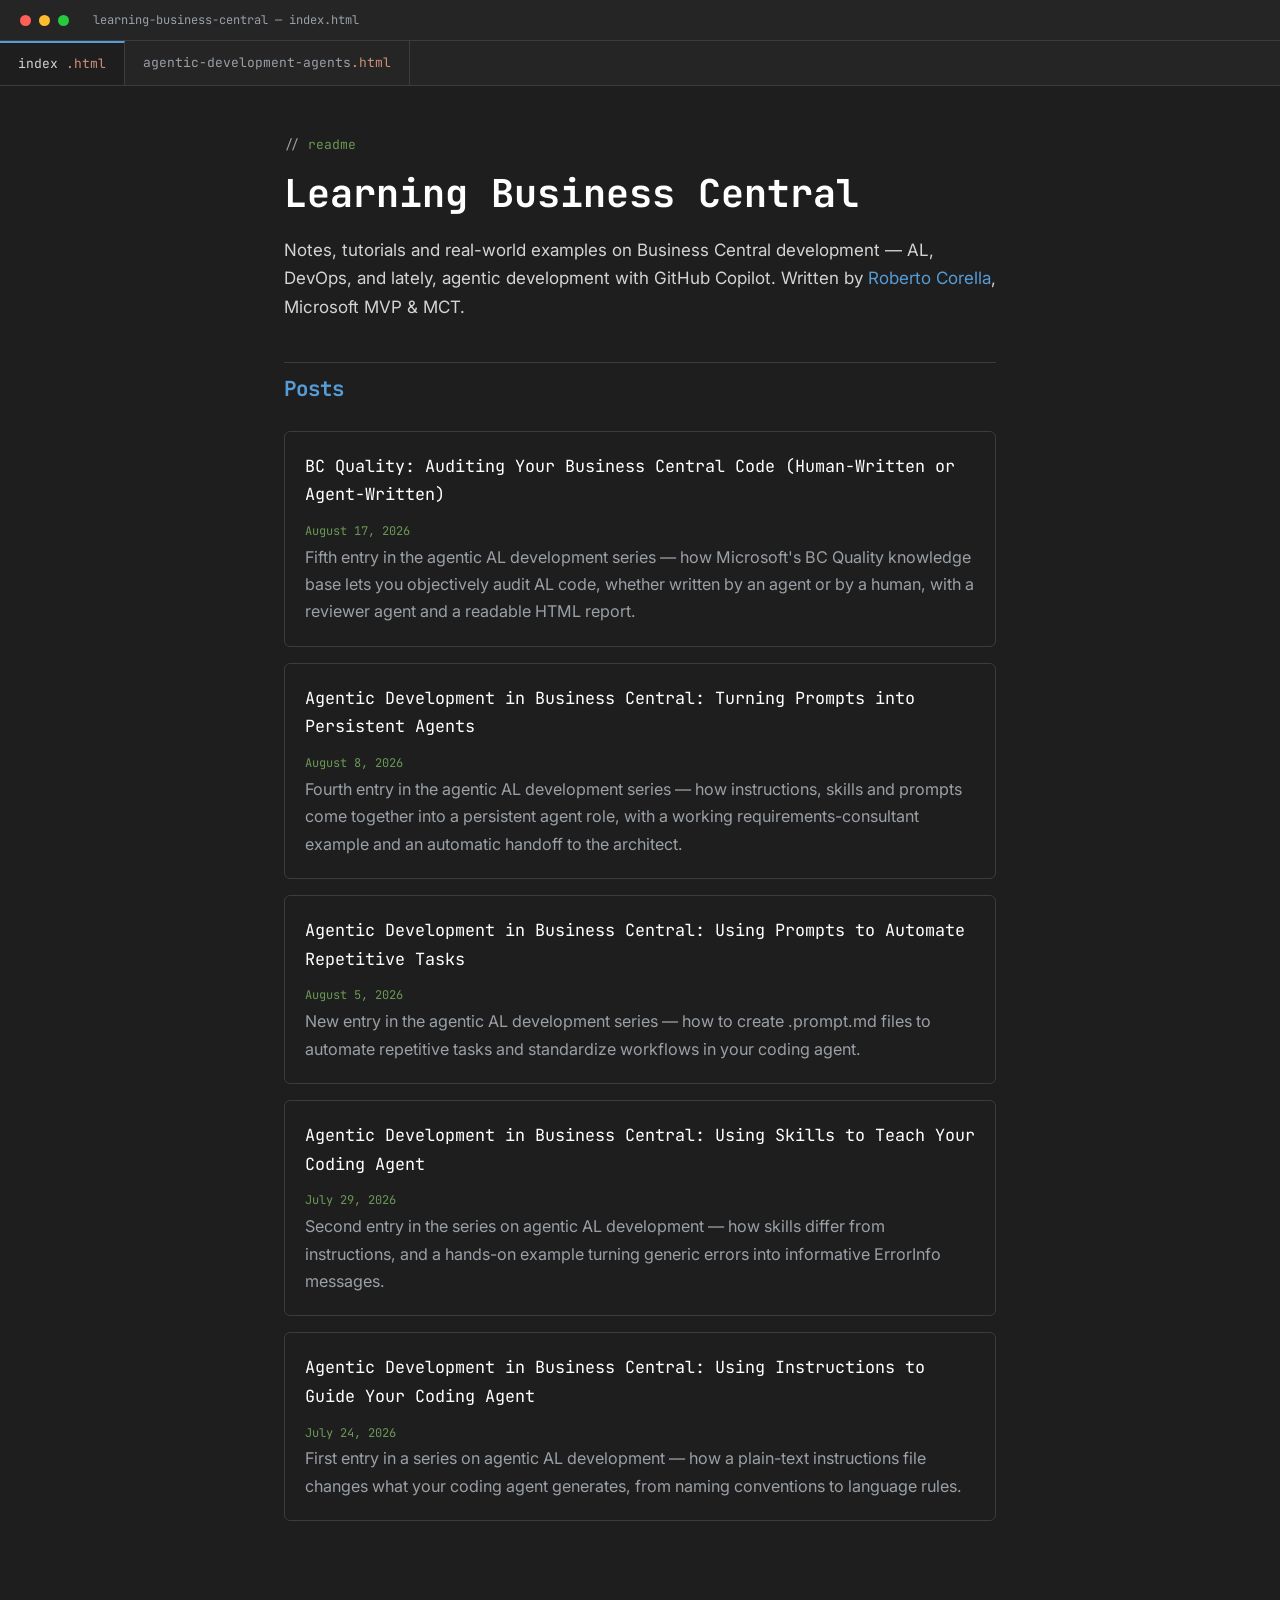
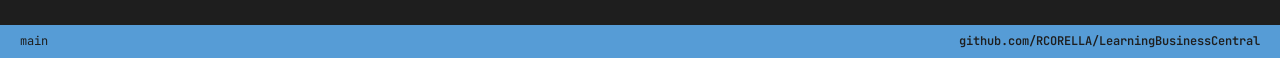
==== index.html @ 3d777e0a "bcQualitypost" ====
<!DOCTYPE html>
<html lang="en">
<head>
<meta charset="UTF-8">
<meta name="viewport" content="width=device-width, initial-scale=1.0">
<title>Learning Business Central — Roberto Corella</title>
<meta name="description" content="Notes on Business Central development, AL, and agentic coding, by Roberto Corella.">
<link rel="preconnect" href="https://fonts.googleapis.com">
<link href="https://fonts.googleapis.com/css2?family=Inter:wght@400;500;600&family=JetBrains+Mono:wght@400;500;700&display=swap" rel="stylesheet">
<link rel="stylesheet" href="assets/css/style.css">
<link rel="icon" type="image/png" sizes="48x48" href="assets/images/favicon.png">
</head>
<body>
<div class="titlebar">
<span class="dot red"></span><span class="dot yellow"></span><span class="dot green"></span>
<span class="path">learning-business-central — index.html</span>
</div>
<div class="tabbar">
<div class="tab active"><span>index</span><span class="ext">.html</span></div>
<div class="tab"><a href="posts/agentic-development-agents.html"><span>agentic-development-agents</span><span class="ext">.html</span></a></div>
</div>
<main>
<div class="eyebrow">readme</div>
<h1>Learning Business Central</h1>
<p>Notes, tutorials and real-world examples on Business Central development — AL, DevOps, and lately, agentic development with GitHub Copilot. Written by <a href="https://www.linkedin.com/in/robertocorella/">Roberto Corella</a>, Microsoft MVP &amp; MCT.</p>
<h2>Posts</h2>
<ul class="post-list">
<li>
<a class="post-card" href="posts/agentic-development-bcquality.html">
<p class="post-title">BC Quality: Auditing Your Business Central Code (Human-Written or Agent-Written)</p>
<time class="post-date" datetime="2026-08-17">August 17, 2026</time>
<p class="post-excerpt">Fifth entry in the agentic AL development series — how Microsoft's BC Quality knowledge base lets you objectively audit AL code, whether written by an agent or by a human, with a reviewer agent and a readable HTML report.</p>
</a>
</li>
<li>
<a class="post-card" href="posts/agentic-development-agents.html">
<p class="post-title">Agentic Development in Business Central: Turning Prompts into Persistent Agents</p>
<time class="post-date" datetime="2026-08-08">August 8, 2026</time>
<p class="post-excerpt">Fourth entry in the agentic AL development series — how instructions, skills and prompts come together into a persistent agent role, with a working requirements-consultant example and an automatic handoff to the architect.</p>
</a>
</li>
<li>
<a class="post-card" href="posts/agentic-development-prompts.html">
<p class="post-title">Agentic Development in Business Central: Using Prompts to Automate Repetitive Tasks</p>
<time class="post-date" datetime="2026-08-05">August 5, 2026</time>
<p class="post-excerpt">New entry in the agentic AL development series — how to create .prompt.md files to automate repetitive tasks and standardize workflows in your coding agent.</p>
</a>
</li>
<li>
<a class="post-card" href="posts/agentic-development-skills.html">
<p class="post-title">Agentic Development in Business Central: Using Skills to Teach Your Coding Agent</p>
<time class="post-date" datetime="2026-07-29">July 29, 2026</time>
<p class="post-excerpt">Second entry in the series on agentic AL development — how skills differ from instructions, and a hands-on example turning generic errors into informative ErrorInfo messages.</p>
</a>
</li>
<li>
<a class="post-card" href="posts/agentic-development-instructions.html">
<p class="post-title">Agentic Development in Business Central: Using Instructions to Guide Your Coding Agent</p>
<time class="post-date" datetime="2026-07-24">July 24, 2026</time>
<p class="post-excerpt">First entry in a series on agentic AL development — how a plain-text instructions file changes what your coding agent generates, from naming conventions to language rules.</p>
</a>
</li>
</ul>
</main>
<div class="statusbar">
<span>main</span>
<span><a href="https://github.com/RCORELLA/LearningBusinessCentral">github.com/RCORELLA/LearningBusinessCentral</a></span>
</div>
<script data-goatcounter="https://learningbusinesscentral.goatcounter.com/count"
        async src="//gc.zgo.at/count.js"></script>
</body>
</html>
---- assets/css/style.css ----
/* ==========================================================================
   Learning Business Central — shared stylesheet
   Design language: VS Code "Dark+" editor chrome, since the content is
   about agentic AL development inside VS Code / GitHub Copilot.
   ========================================================================== */

:root {
  --bg-primary: #1e1e1e;
  --bg-secondary: #252526;
  --bg-tertiary: #2d2d30;
  --border: #3c3c3c;
  --text-primary: #d4d4d4;
  --text-secondary: #9aa0a6;
  --accent-blue: #569cd6;
  --accent-yellow: #dcdcaa;
  --accent-orange: #ce9178;
  --accent-green: #6a9955;

  --font-mono: 'JetBrains Mono', 'SFMono-Regular', Consolas, monospace;
  --font-sans: 'Inter', -apple-system, BlinkMacSystemFont, 'Segoe UI', sans-serif;

  --radius: 6px;
  --max-width: 760px;
}

* { box-sizing: border-box; }

html { scroll-behavior: smooth; }

body {
  margin: 0;
  background: var(--bg-primary);
  color: var(--text-primary);
  font-family: var(--font-sans);
  font-size: 17px;
  line-height: 1.7;
  -webkit-font-smoothing: antialiased;
}

a { color: var(--accent-blue); text-decoration: none; }
a:hover { text-decoration: underline; }
a:focus-visible, button:focus-visible { outline: 2px solid var(--accent-blue); outline-offset: 2px; }

img { max-width: 100%; border-radius: var(--radius); display: block; }

/* ---------- "Editor window" chrome used on every page ---------- */

.titlebar {
  background: var(--bg-secondary);
  border-bottom: 1px solid var(--border);
  padding: 10px 20px;
  display: flex;
  align-items: center;
  gap: 8px;
}

.titlebar .dot { width: 11px; height: 11px; border-radius: 50%; }
.dot.red { background: #ff5f56; }
.dot.yellow { background: #ffbd2e; }
.dot.green { background: #27c93f; }

.titlebar .path {
  margin-left: 16px;
  font-family: var(--font-mono);
  font-size: 12px;
  color: var(--text-secondary);
}

.tabbar {
  background: var(--bg-secondary);
  border-bottom: 1px solid var(--border);
  display: flex;
  overflow-x: auto;
}

.tab {
  font-family: var(--font-mono);
  font-size: 13px;
  color: var(--text-secondary);
  padding: 10px 18px;
  border-right: 1px solid var(--border);
  white-space: nowrap;
  display: flex;
  align-items: center;
  gap: 8px;
}

.tab .ext { color: var(--accent-orange); }
.tab.active {
  color: var(--text-primary);
  background: var(--bg-primary);
  border-top: 2px solid var(--accent-blue);
}
.tab a { color: inherit; }
.tab a:hover { text-decoration: none; color: var(--text-primary); }

/* ---------- Layout ---------- */

main {
  max-width: var(--max-width);
  margin: 0 auto;
  padding: 48px 24px 80px;
}

.eyebrow {
  font-family: var(--font-mono);
  font-size: 13px;
  color: var(--accent-green);
  margin-bottom: 12px;
}
.eyebrow::before { content: "// "; color: var(--text-secondary); }

h1 {
  font-family: var(--font-mono);
  font-size: clamp(1.7rem, 4vw, 2.4rem);
  line-height: 1.3;
  color: #fff;
  margin: 0 0 16px;
}

h2 {
  font-family: var(--font-mono);
  font-size: 1.3rem;
  color: var(--accent-blue);
  margin: 40px 0 16px;
  padding-top: 8px;
  border-top: 1px solid var(--border);
}

p { color: var(--text-primary); }
p + p { margin-top: 1em; }

.meta {
  font-family: var(--font-mono);
  font-size: 13px;
  color: var(--text-secondary);
  margin-bottom: 32px;
}
.meta span::after { content: "  •  "; color: var(--border); }
.meta span:last-child::after { content: ""; }

code {
  font-family: var(--font-mono);
  background: var(--bg-tertiary);
  border: 1px solid var(--border);
  border-radius: 4px;
  padding: 2px 6px;
  font-size: 0.9em;
  color: var(--accent-orange);
}

pre {
  background: var(--bg-tertiary);
  border: 1px solid var(--border);
  border-radius: var(--radius);
  padding: 16px 20px;
  overflow-x: auto;
  font-family: var(--font-mono);
  font-size: 0.9em;
}
pre code { border: none; background: none; padding: 0; color: var(--text-primary); }

ul, ol { padding-left: 22px; }
li { margin-bottom: 8px; }
li strong { color: var(--accent-yellow); }

figure { margin: 32px 0; }
figcaption {
  font-family: var(--font-mono);
  font-size: 12px;
  color: var(--text-secondary);
  margin-top: 8px;
  text-align: center;
}

.video-embed {
  position: relative;
  width: 100%;
  padding-bottom: 56.25%;
  height: 0;
  border-radius: var(--radius);
  overflow: hidden;
  border: 1px solid var(--border);
  margin: 16px 0;
}
.video-embed iframe {
  position: absolute; top: 0; left: 0; width: 100%; height: 100%; border: 0;
}

.callout {
  background: var(--bg-tertiary);
  border-left: 3px solid var(--accent-blue);
  border-radius: 0 var(--radius) var(--radius) 0;
  padding: 16px 20px;
  margin: 24px 0;
  color: var(--text-primary);
  font-size: 0.95em;
}

/* ---------- Post index (home) ---------- */

.post-list { list-style: none; padding: 0; margin: 24px 0; }
.post-card {
  display: block;
  border: 1px solid var(--border);
  border-radius: var(--radius);
  padding: 20px;
  margin-bottom: 16px;
  transition: border-color 0.15s ease, transform 0.15s ease;
}
.post-card:hover { border-color: var(--accent-blue); text-decoration: none; transform: translateX(2px); }
.post-card .post-title { color: #fff; font-family: var(--font-mono); font-size: 1.05rem; margin: 0 0 6px; }
.post-card .post-date { font-family: var(--font-mono); font-size: 12px; color: var(--accent-green); margin: 0 0 8px; }
.post-card .post-excerpt { color: var(--text-secondary); font-size: 0.95em; margin: 0; }

/* ---------- Footer / status bar ---------- */

.statusbar {
  background: var(--accent-blue);
  color: #1e1e1e;
  font-family: var(--font-mono);
  font-size: 12px;
  padding: 6px 20px;
  display: flex;
  justify-content: space-between;
  flex-wrap: wrap;
  gap: 6px;
}
.statusbar a { color: #1e1e1e; font-weight: 600; }

@media (max-width: 600px) {
  main { padding: 32px 16px 64px; }
  .statusbar { justify-content: center; text-align: center; }
}
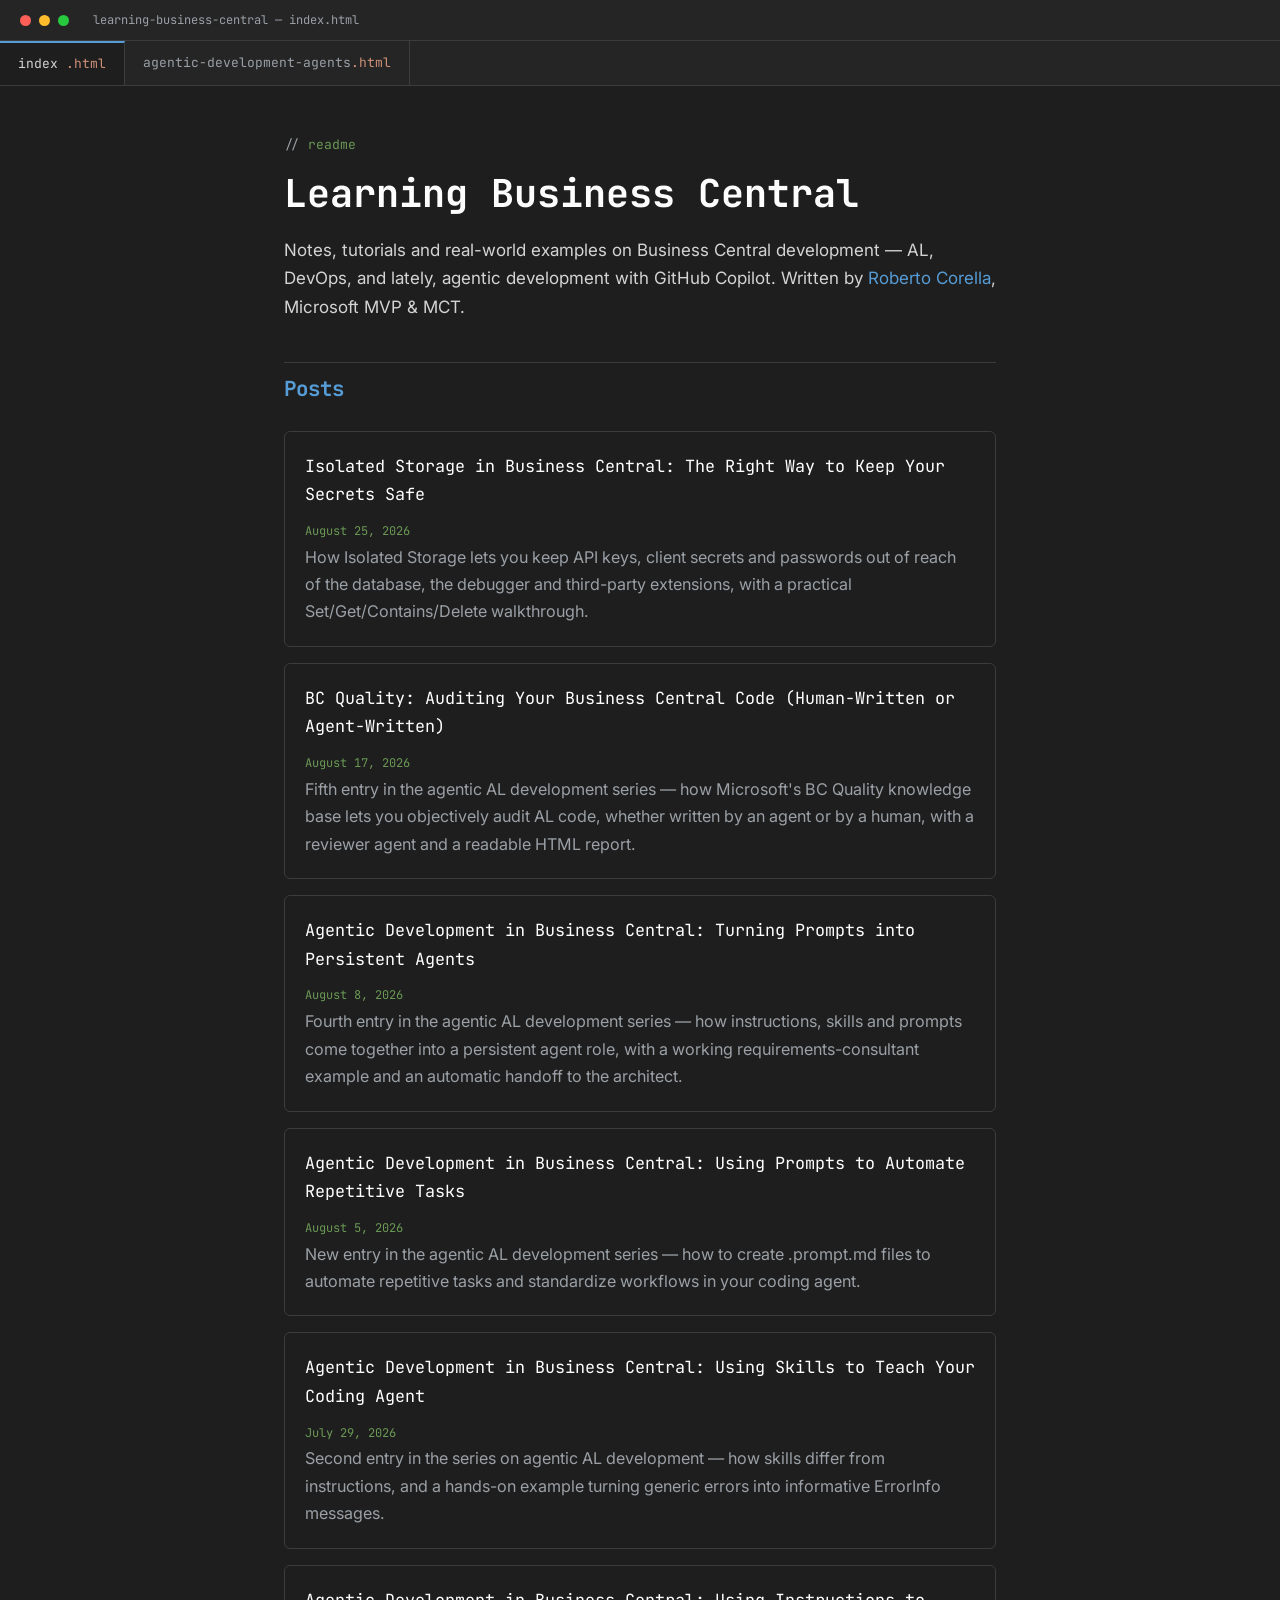
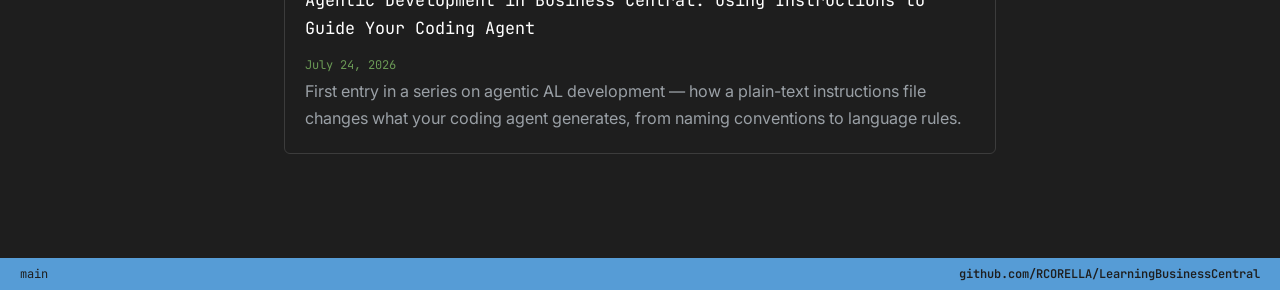
==== commit 1243c360: "isolate" ====
--- a/index.html
+++ b/index.html
@@ -25,6 +25,13 @@
 <p>Notes, tutorials and real-world examples on Business Central development — AL, DevOps, and lately, agentic development with GitHub Copilot. Written by <a href="https://www.linkedin.com/in/robertocorella/">Roberto Corella</a>, Microsoft MVP &amp; MCT.</p>
 <h2>Posts</h2>
 <ul class="post-list">
+<li>
+<a class="post-card" href="posts/isolated-storage-business-central-en.html">
+<p class="post-title">Isolated Storage in Business Central: The Right Way to Keep Your Secrets Safe</p>
+<time class="post-date" datetime="2026-08-25">August 25, 2026</time>
+<p class="post-excerpt">How Isolated Storage lets you keep API keys, client secrets and passwords out of reach of the database, the debugger and third-party extensions, with a practical Set/Get/Contains/Delete walkthrough.</p>
+</a>
+</li>
 <li>
 <a class="post-card" href="posts/agentic-development-bcquality.html">
 <p class="post-title">BC Quality: Auditing Your Business Central Code (Human-Written or Agent-Written)</p>
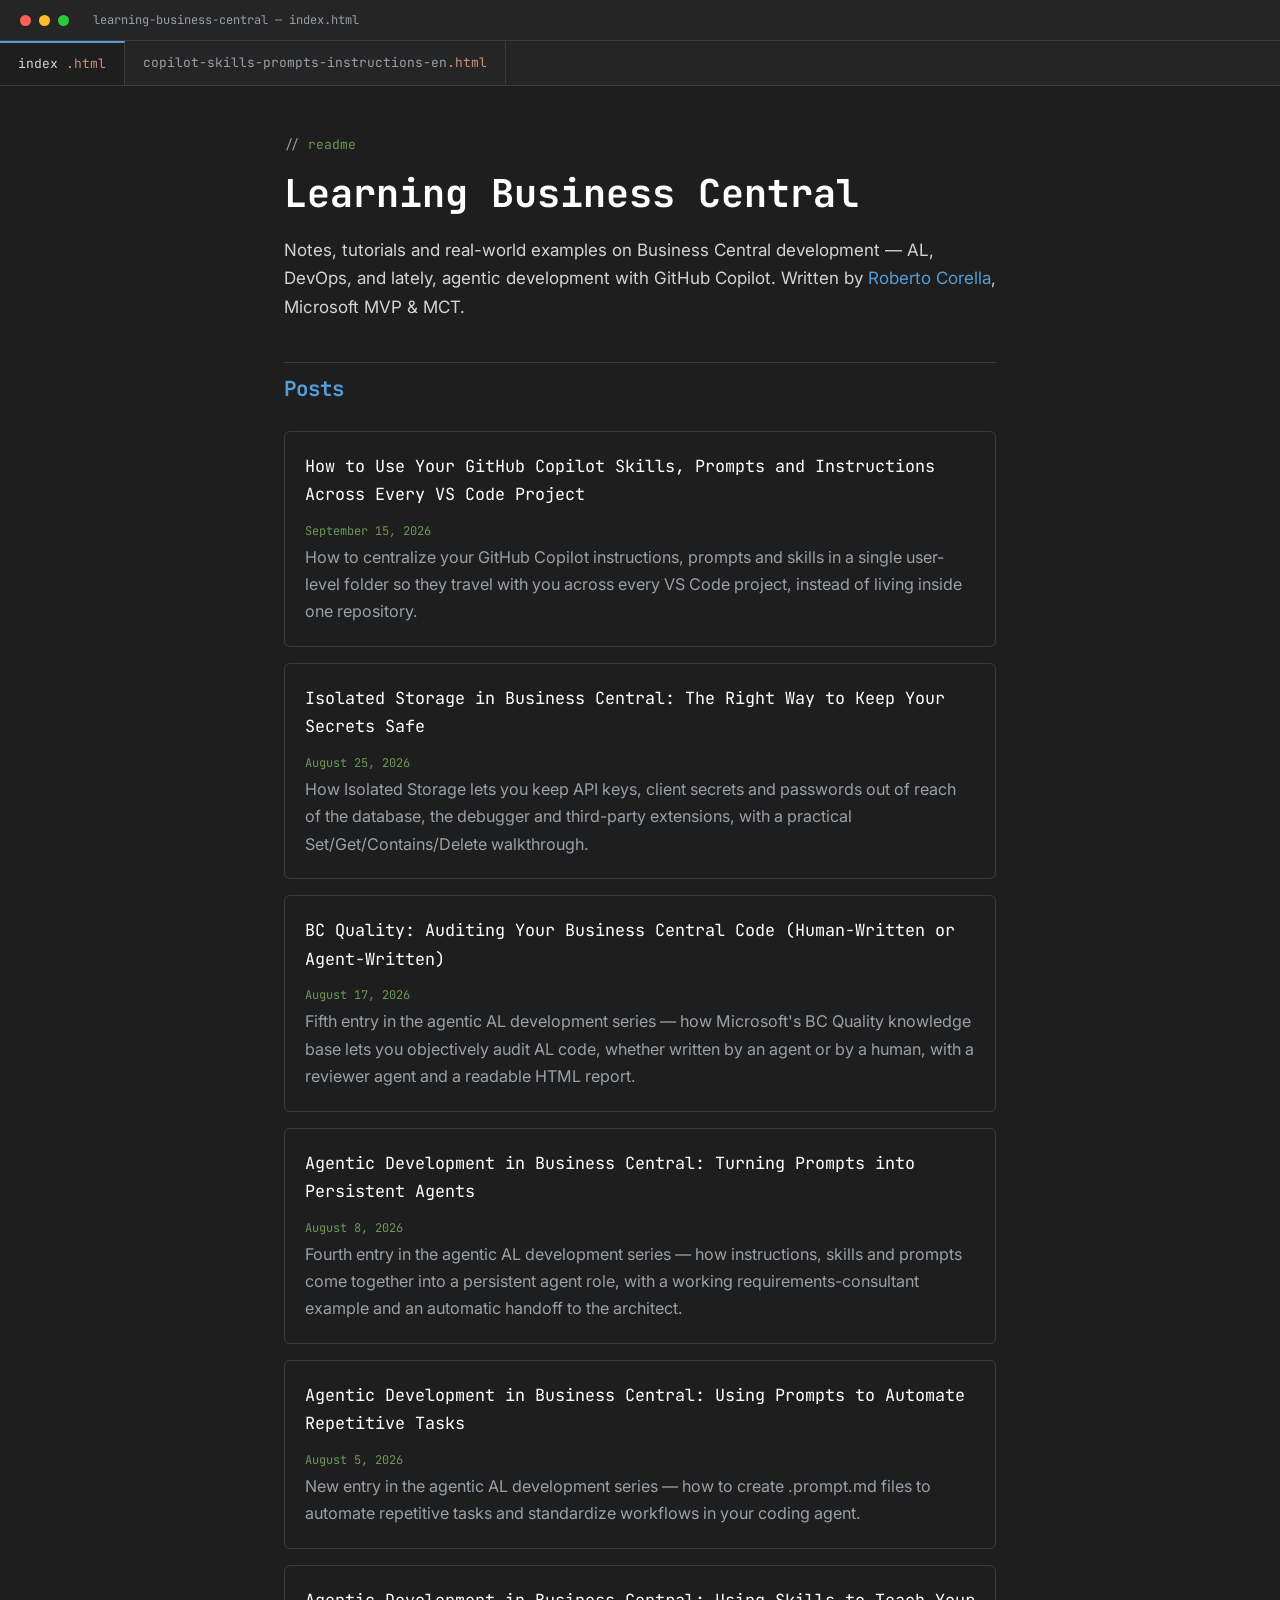
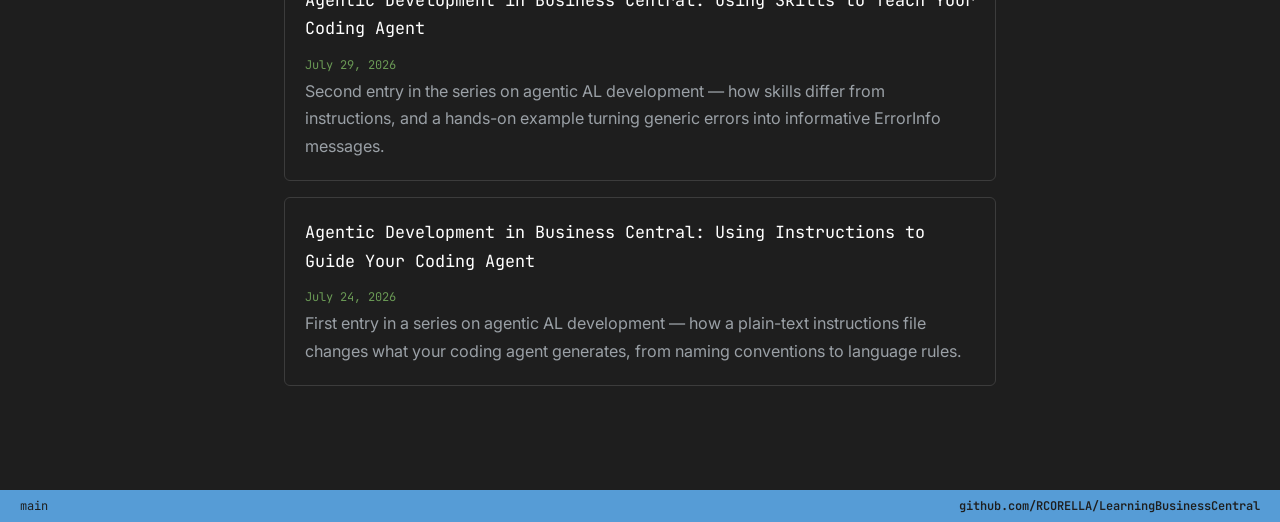
==== commit 16a5e938: "scaffolding" ====
--- a/index.html
+++ b/index.html
@@ -17,7 +17,7 @@
 </div>
 <div class="tabbar">
 <div class="tab active"><span>index</span><span class="ext">.html</span></div>
-<div class="tab"><a href="posts/agentic-development-agents.html"><span>agentic-development-agents</span><span class="ext">.html</span></a></div>
+<div class="tab"><a href="posts/copilot-skills-prompts-instructions-en.html"><span>copilot-skills-prompts-instructions-en</span><span class="ext">.html</span></a></div>
 </div>
 <main>
 <div class="eyebrow">readme</div>
@@ -25,6 +25,13 @@
 <p>Notes, tutorials and real-world examples on Business Central development — AL, DevOps, and lately, agentic development with GitHub Copilot. Written by <a href="https://www.linkedin.com/in/robertocorella/">Roberto Corella</a>, Microsoft MVP &amp; MCT.</p>
 <h2>Posts</h2>
 <ul class="post-list">
+<li>
+<a class="post-card" href="posts/copilot-skills-prompts-instructions-en.html">
+<p class="post-title">How to Use Your GitHub Copilot Skills, Prompts and Instructions Across Every VS Code Project</p>
+<time class="post-date" datetime="2026-09-15">September 15, 2026</time>
+<p class="post-excerpt">How to centralize your GitHub Copilot instructions, prompts and skills in a single user-level folder so they travel with you across every VS Code project, instead of living inside one repository.</p>
+</a>
+</li>
 <li>
 <a class="post-card" href="posts/isolated-storage-business-central-en.html">
 <p class="post-title">Isolated Storage in Business Central: The Right Way to Keep Your Secrets Safe</p>
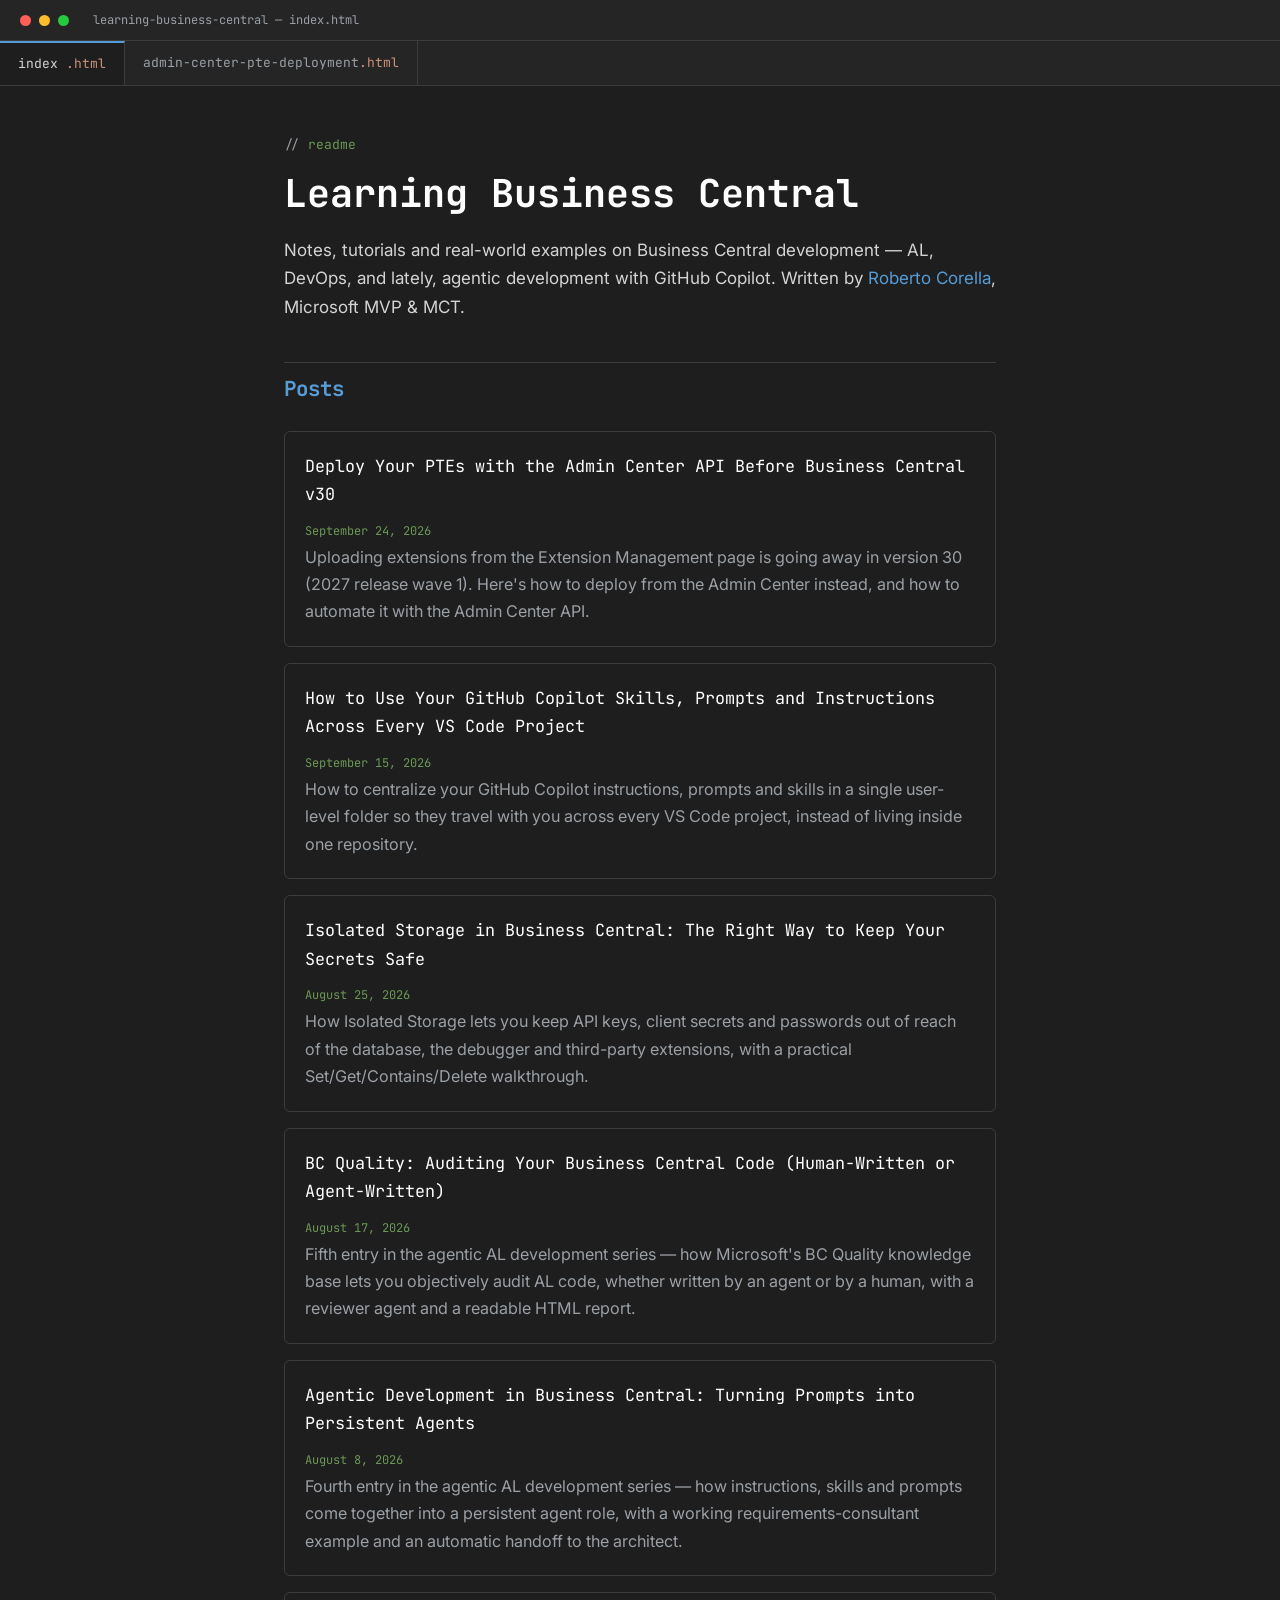
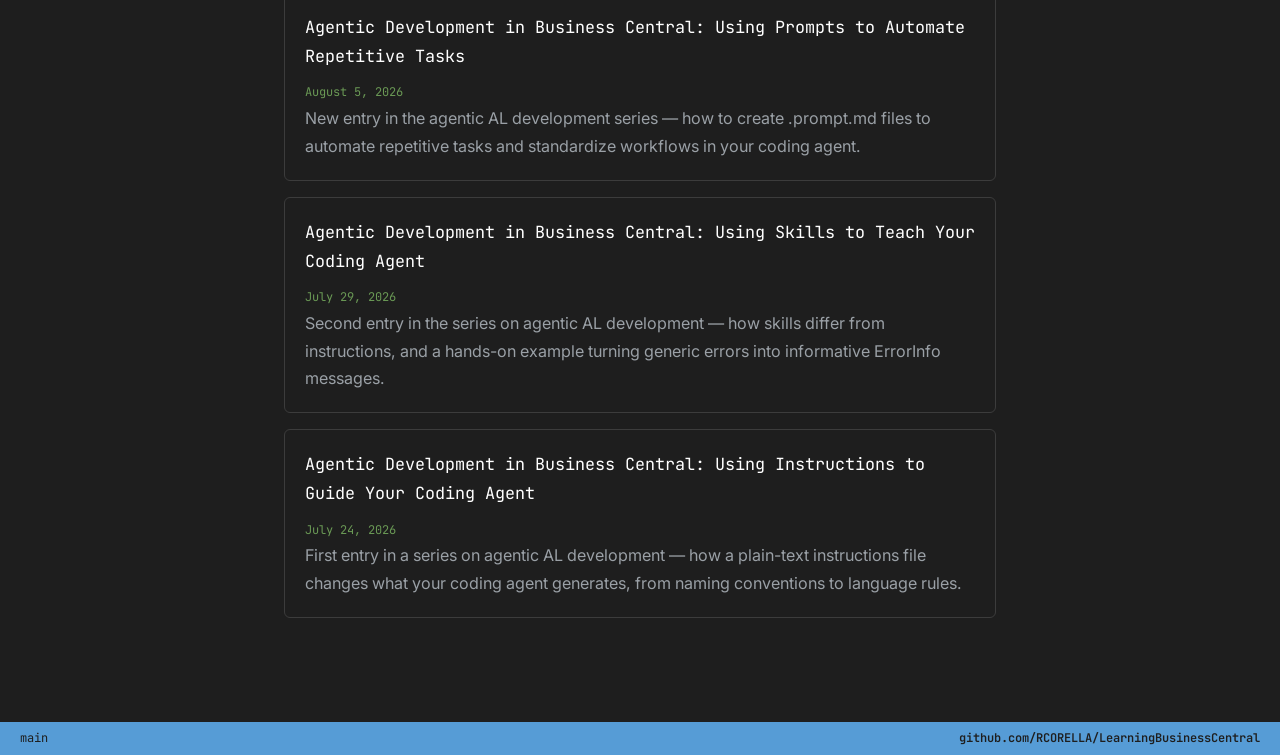
==== commit 69664cc5: "pte" ====
--- a/index.html
+++ b/index.html
@@ -17,7 +17,7 @@
 </div>
 <div class="tabbar">
 <div class="tab active"><span>index</span><span class="ext">.html</span></div>
-<div class="tab"><a href="posts/copilot-skills-prompts-instructions-en.html"><span>copilot-skills-prompts-instructions-en</span><span class="ext">.html</span></a></div>
+<div class="tab"><a href="posts/admin-center-pte-deployment.html"><span>admin-center-pte-deployment</span><span class="ext">.html</span></a></div>
 </div>
 <main>
 <div class="eyebrow">readme</div>
@@ -25,6 +25,13 @@
 <p>Notes, tutorials and real-world examples on Business Central development — AL, DevOps, and lately, agentic development with GitHub Copilot. Written by <a href="https://www.linkedin.com/in/robertocorella/">Roberto Corella</a>, Microsoft MVP &amp; MCT.</p>
 <h2>Posts</h2>
 <ul class="post-list">
+<li>
+<a class="post-card" href="posts/admin-center-pte-deployment.html">
+<p class="post-title">Deploy Your PTEs with the Admin Center API Before Business Central v30</p>
+<time class="post-date" datetime="2026-09-24">September 24, 2026</time>
+<p class="post-excerpt">Uploading extensions from the Extension Management page is going away in version 30 (2027 release wave 1). Here's how to deploy from the Admin Center instead, and how to automate it with the Admin Center API.</p>
+</a>
+</li>
 <li>
 <a class="post-card" href="posts/copilot-skills-prompts-instructions-en.html">
 <p class="post-title">How to Use Your GitHub Copilot Skills, Prompts and Instructions Across Every VS Code Project</p>
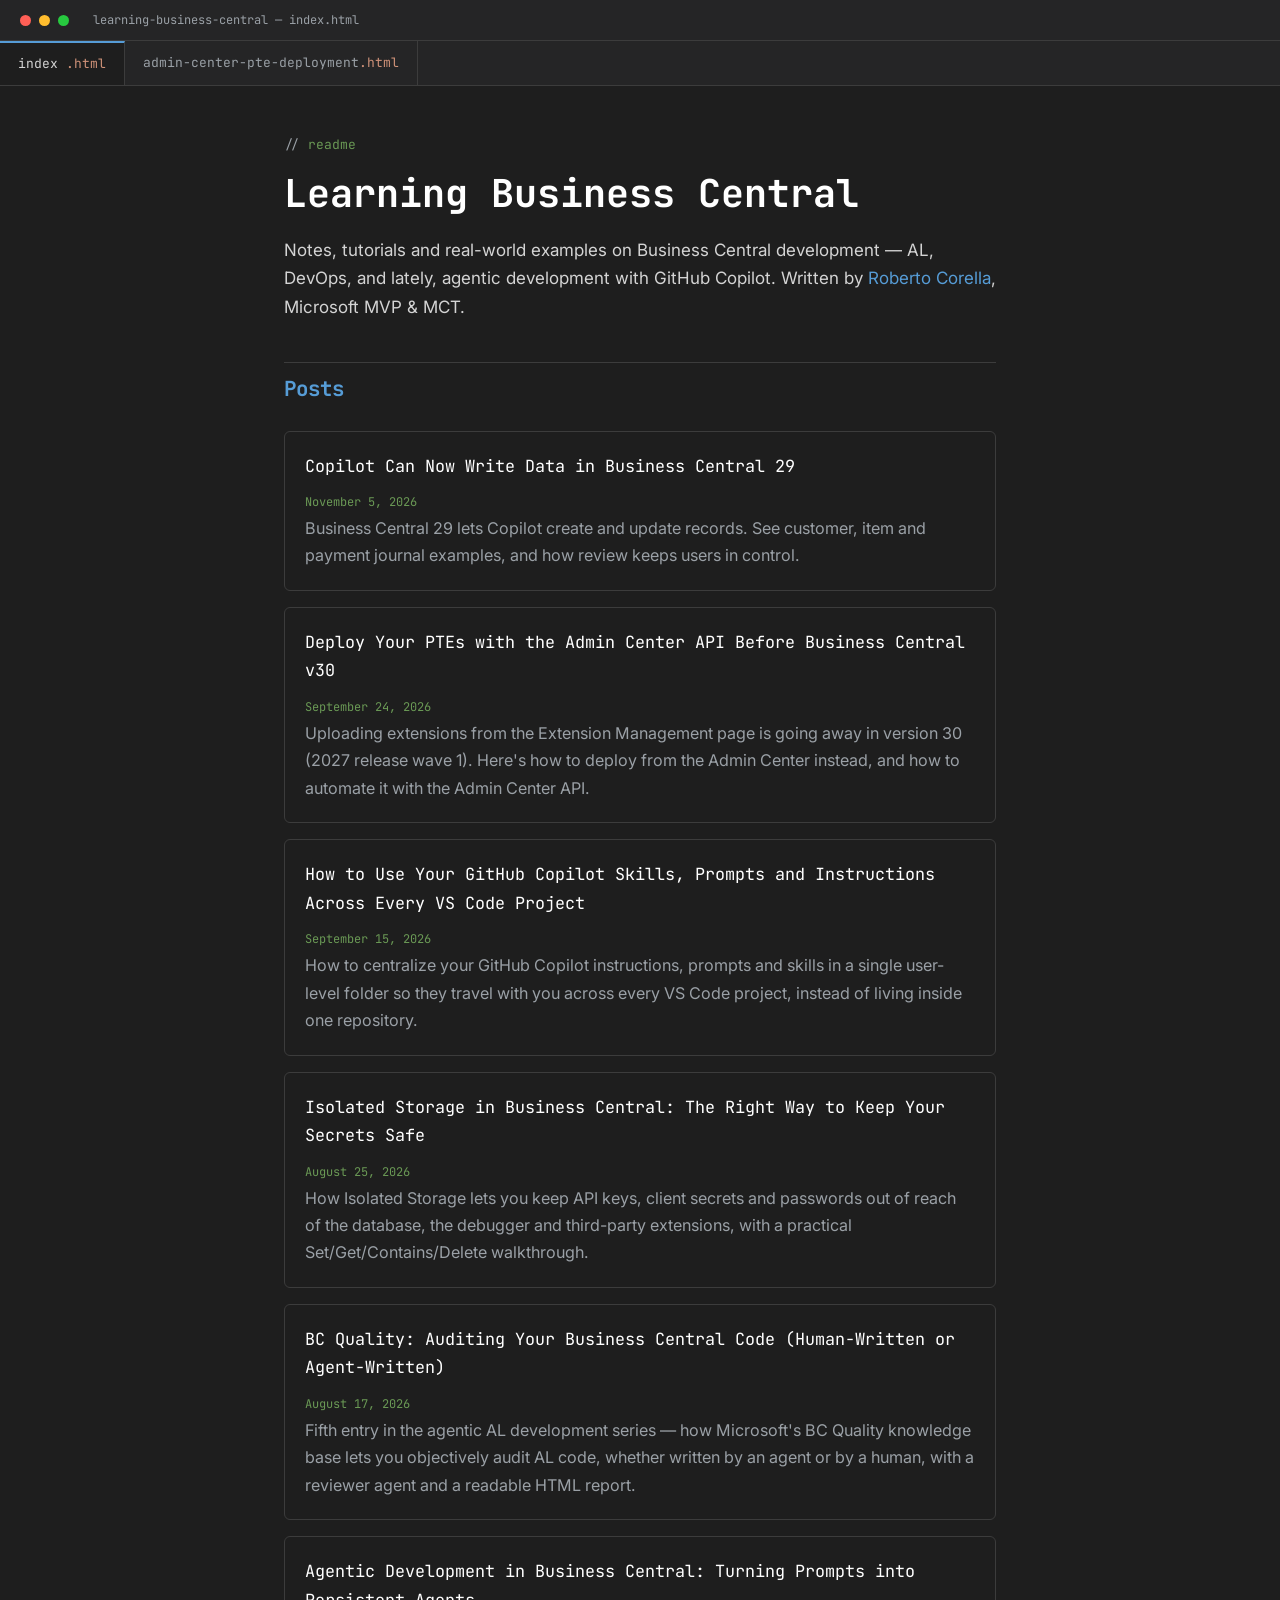
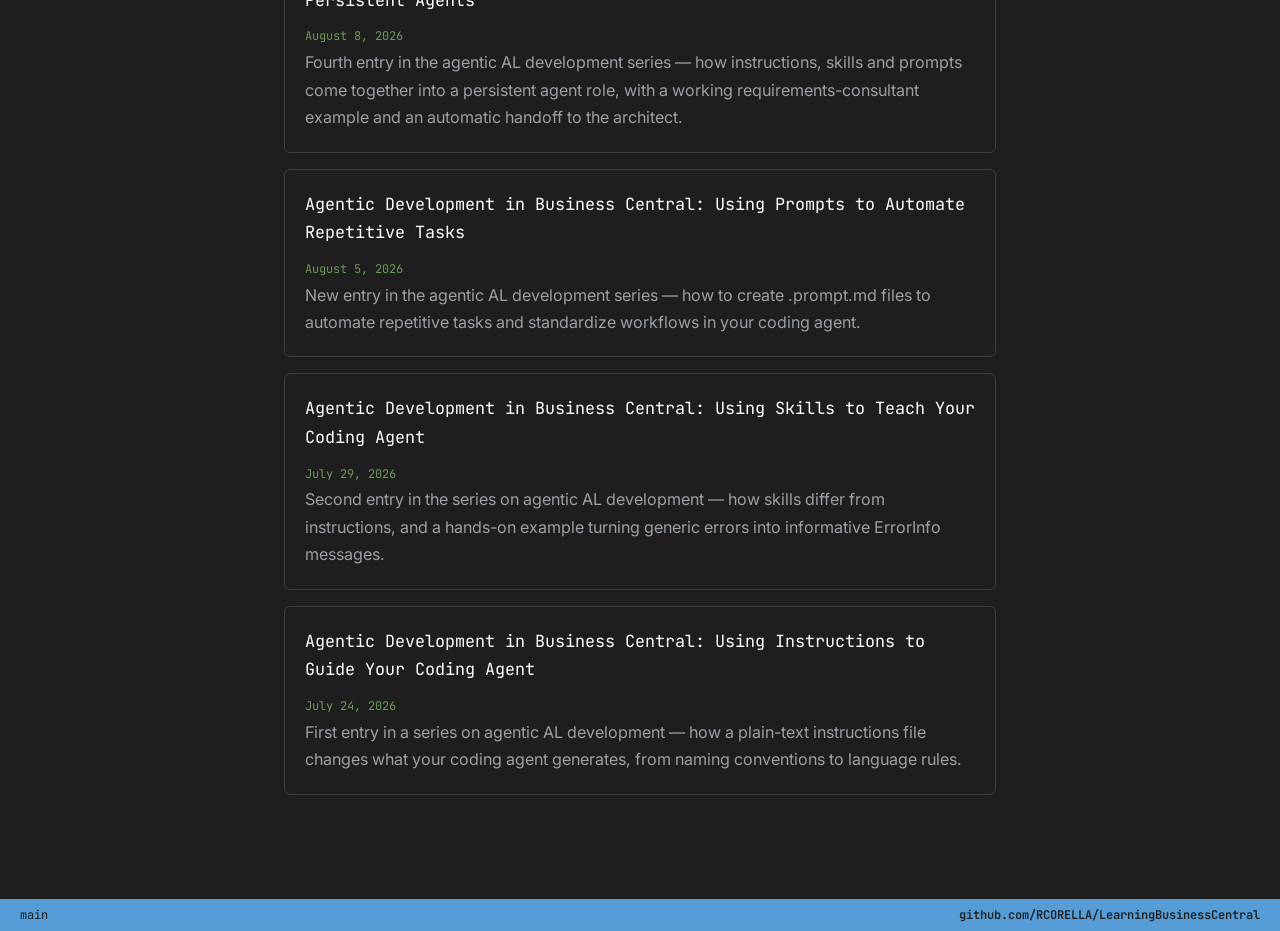
==== commit b103a085: "EditCopilot" ====
--- a/index.html
+++ b/index.html
@@ -25,6 +25,13 @@
 <p>Notes, tutorials and real-world examples on Business Central development — AL, DevOps, and lately, agentic development with GitHub Copilot. Written by <a href="https://www.linkedin.com/in/robertocorella/">Roberto Corella</a>, Microsoft MVP &amp; MCT.</p>
 <h2>Posts</h2>
 <ul class="post-list">
+<li>
+<a class="post-card" href="posts/copilot-writing-data-business-central-29-en.html">
+<p class="post-title">Copilot Can Now Write Data in Business Central 29</p>
+<time class="post-date" datetime="2026-11-05">November 5, 2026</time>
+<p class="post-excerpt">Business Central 29 lets Copilot create and update records. See customer, item and payment journal examples, and how review keeps users in control.</p>
+</a>
+</li>
 <li>
 <a class="post-card" href="posts/admin-center-pte-deployment.html">
 <p class="post-title">Deploy Your PTEs with the Admin Center API Before Business Central v30</p>
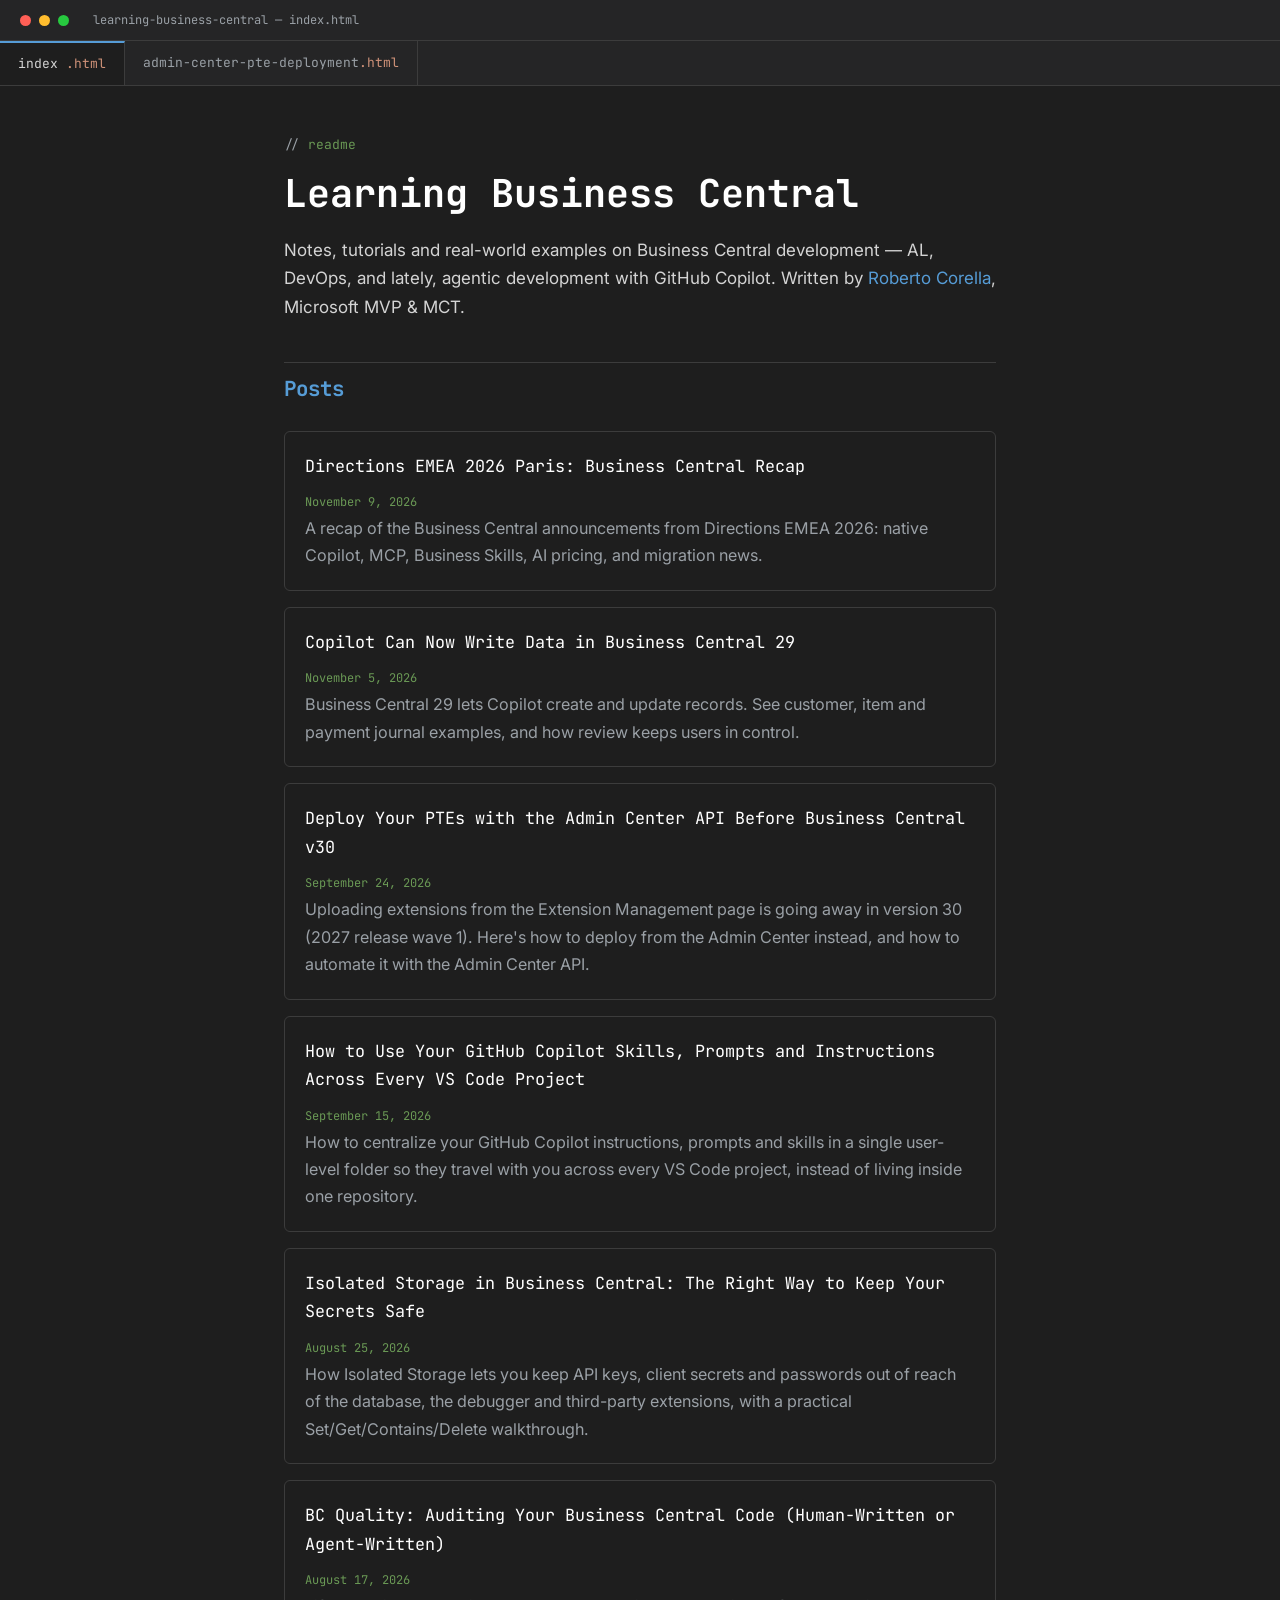
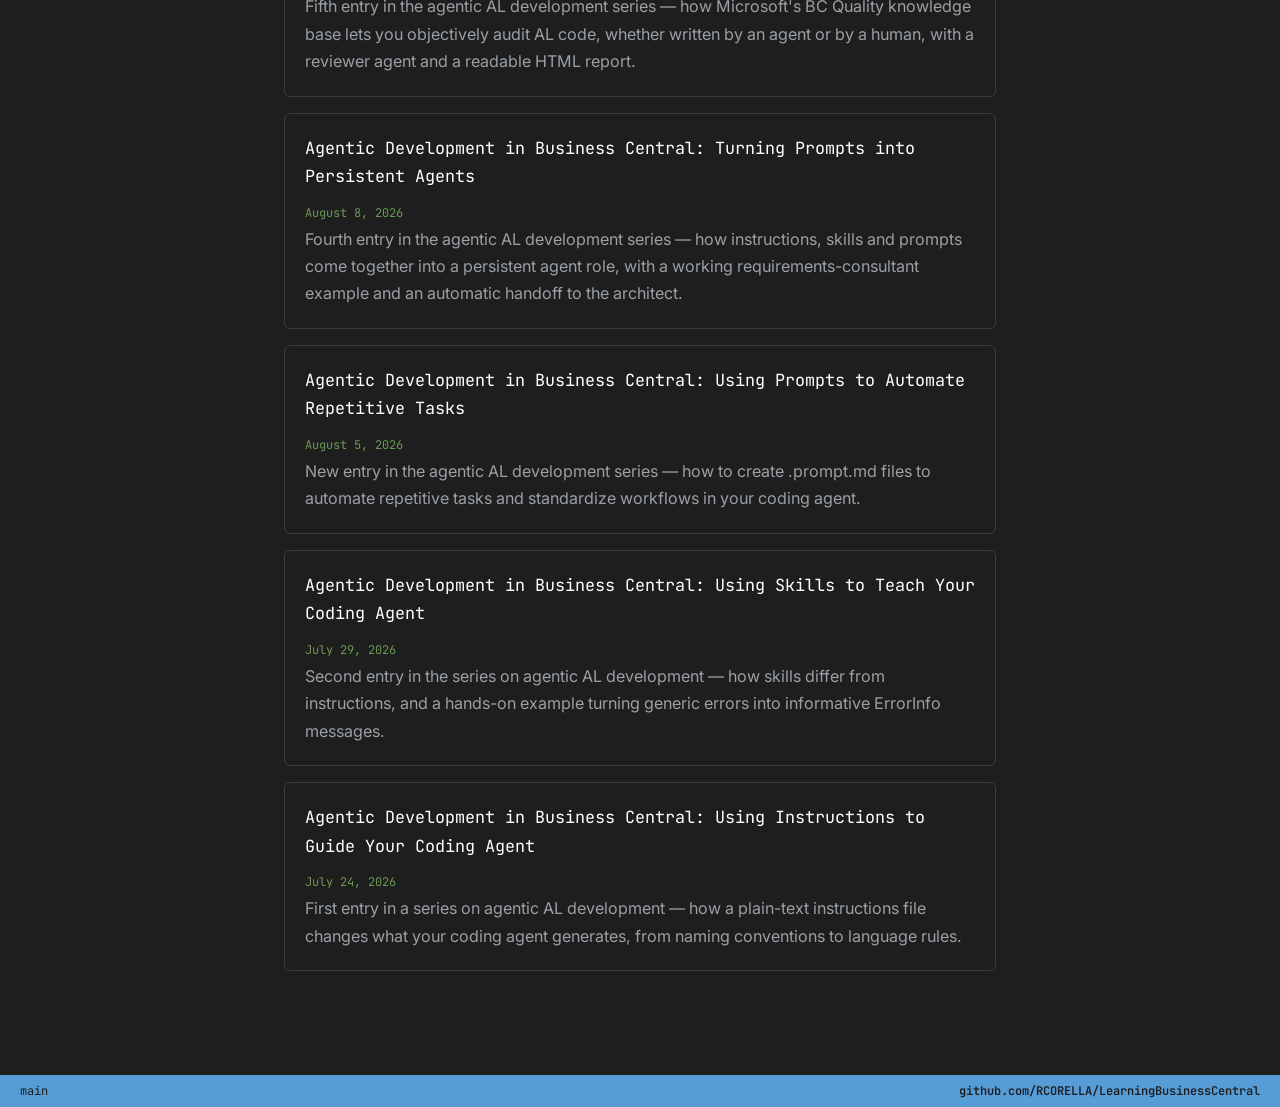
==== commit f238f554: "DirectionsEMEA2026" ====
--- a/index.html
+++ b/index.html
@@ -25,6 +25,13 @@
 <p>Notes, tutorials and real-world examples on Business Central development — AL, DevOps, and lately, agentic development with GitHub Copilot. Written by <a href="https://www.linkedin.com/in/robertocorella/">Roberto Corella</a>, Microsoft MVP &amp; MCT.</p>
 <h2>Posts</h2>
 <ul class="post-list">
+<li>
+<a class="post-card" href="posts/directions-emea-2026-paris-en.html">
+<p class="post-title">Directions EMEA 2026 Paris: Business Central Recap</p>
+<time class="post-date" datetime="2026-11-09">November 9, 2026</time>
+<p class="post-excerpt">A recap of the Business Central announcements from Directions EMEA 2026: native Copilot, MCP, Business Skills, AI pricing, and migration news.</p>
+</a>
+</li>
 <li>
 <a class="post-card" href="posts/copilot-writing-data-business-central-29-en.html">
 <p class="post-title">Copilot Can Now Write Data in Business Central 29</p>
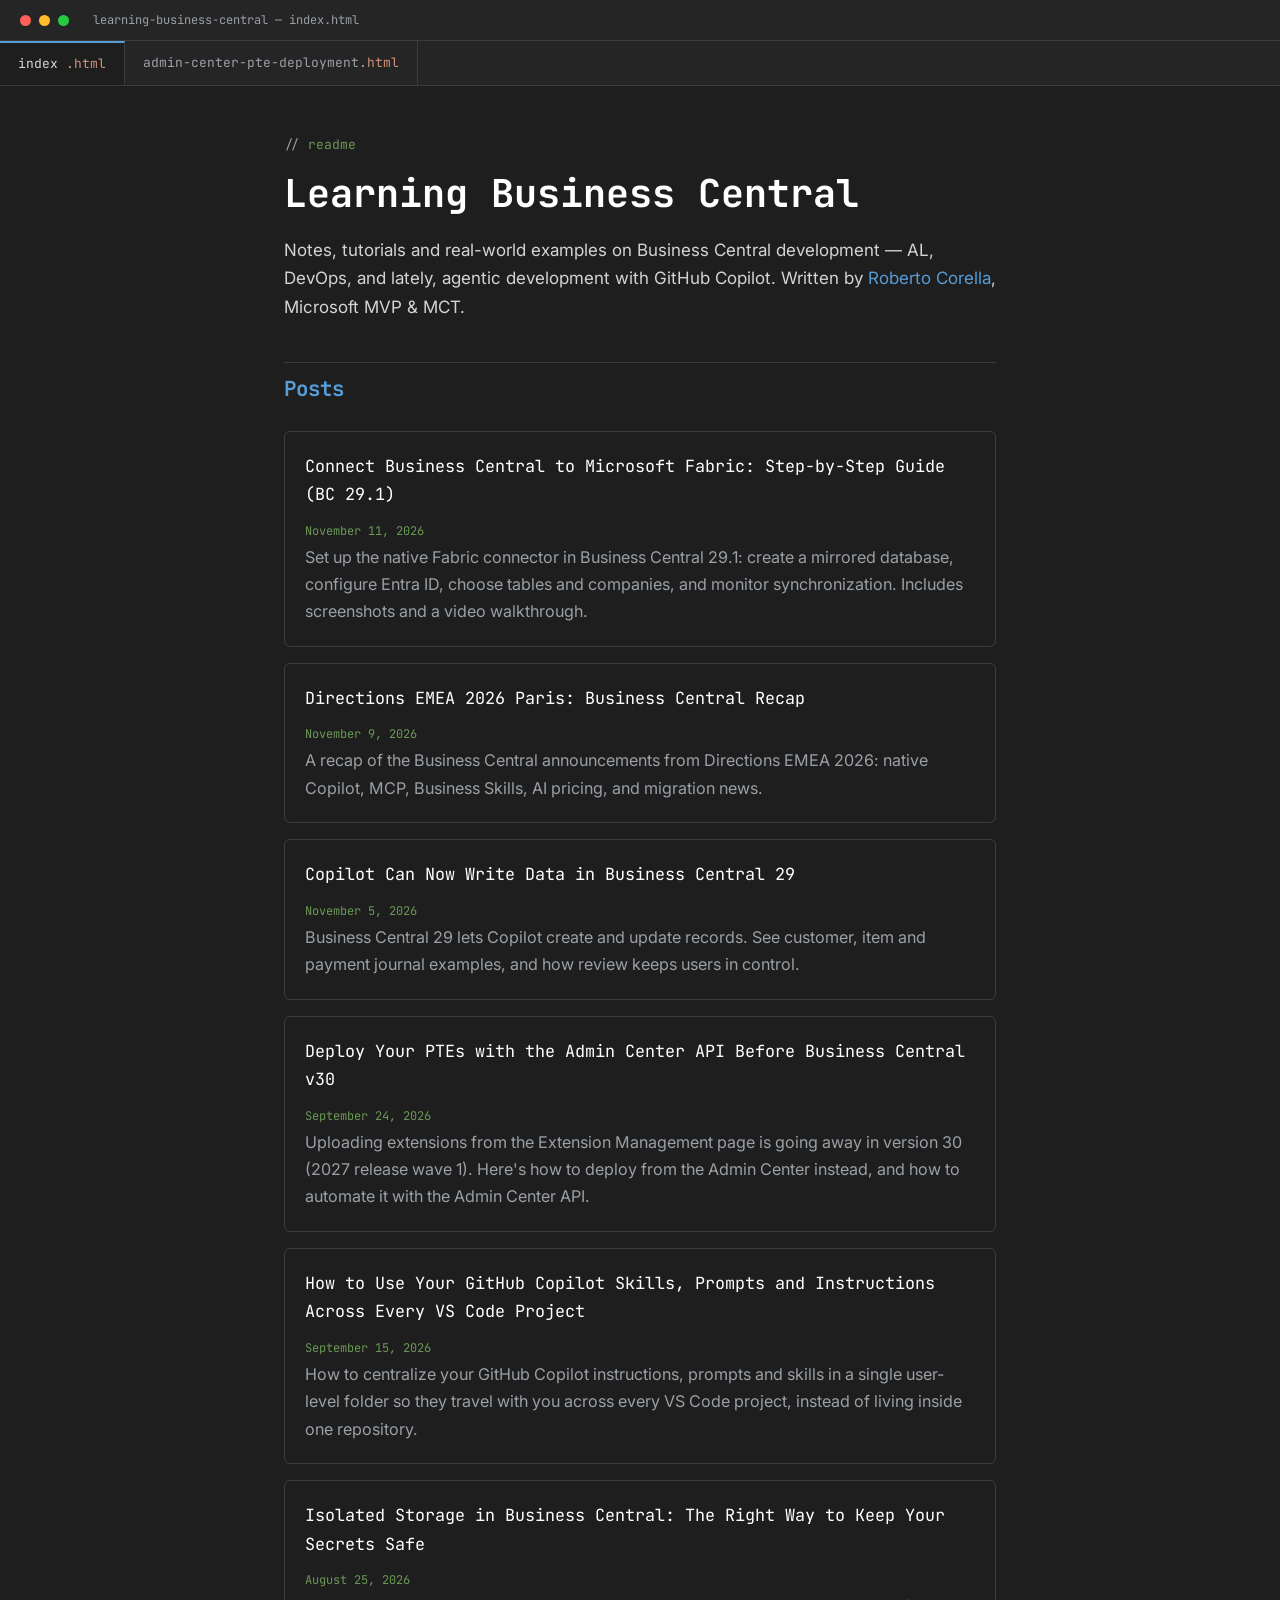
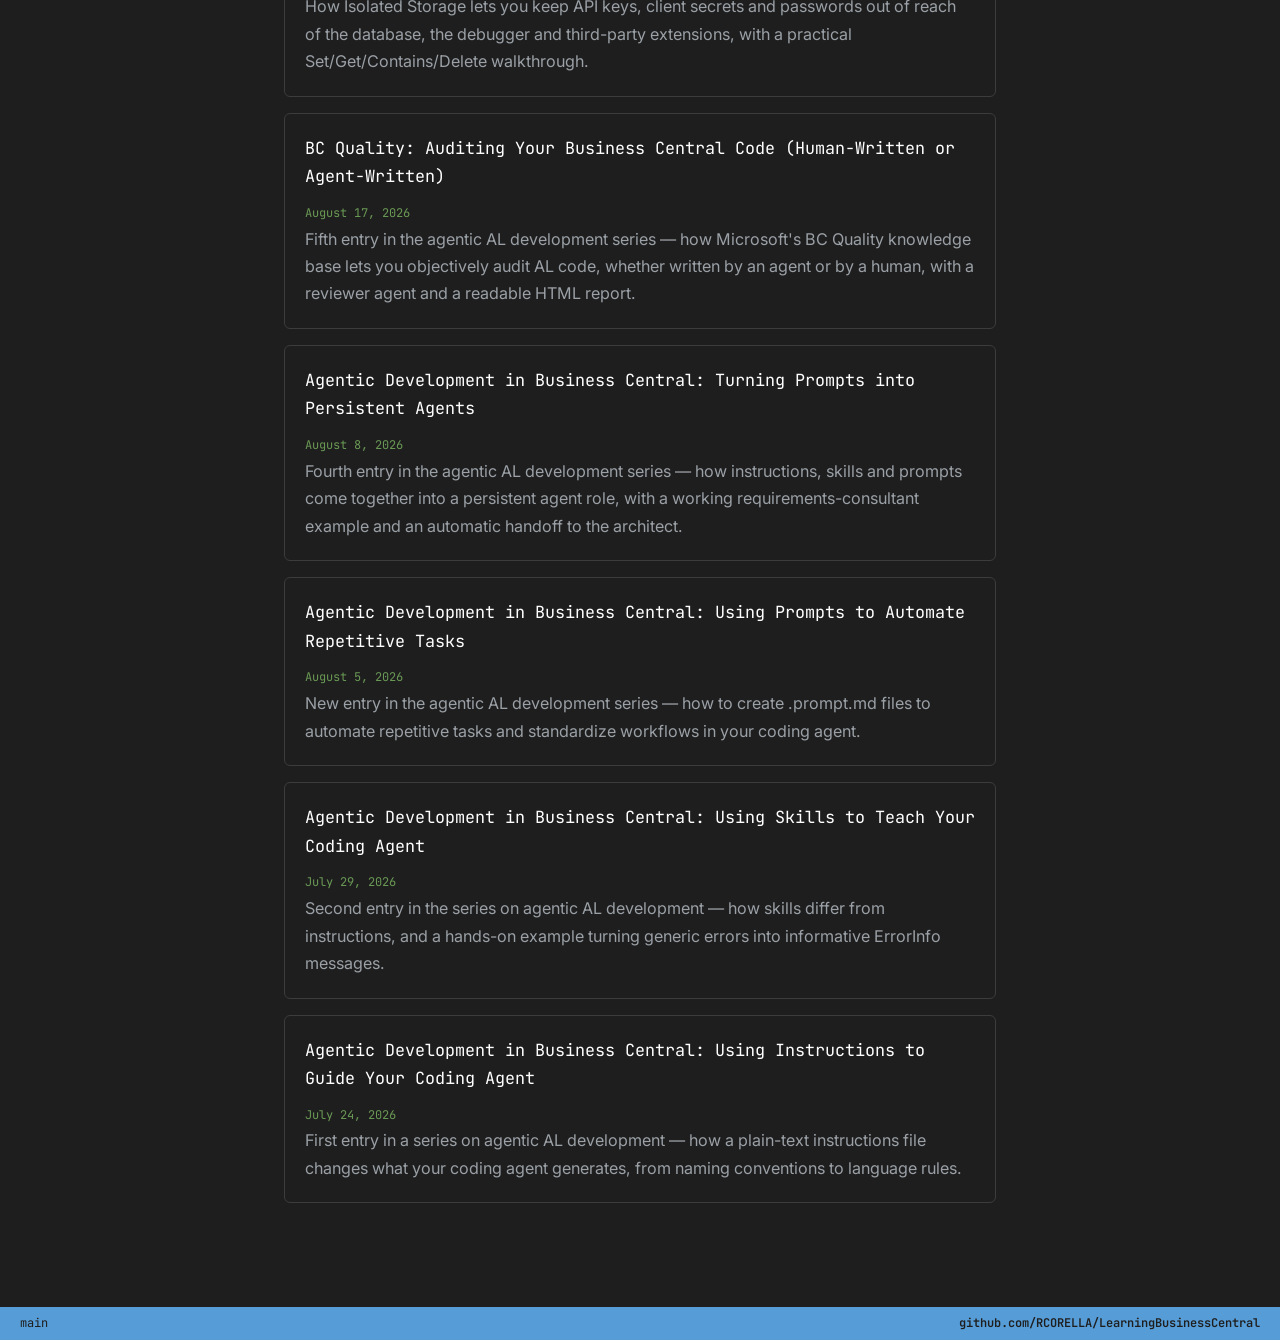
==== commit 57ffb135: "fabric" ====
--- a/index.html
+++ b/index.html
@@ -25,6 +25,13 @@
 <p>Notes, tutorials and real-world examples on Business Central development — AL, DevOps, and lately, agentic development with GitHub Copilot. Written by <a href="https://www.linkedin.com/in/robertocorella/">Roberto Corella</a>, Microsoft MVP &amp; MCT.</p>
 <h2>Posts</h2>
 <ul class="post-list">
+<li>
+<a class="post-card" href="posts/connect-business-central-microsoft-fabric-en.html">
+<p class="post-title">Connect Business Central to Microsoft Fabric: Step-by-Step Guide (BC 29.1)</p>
+<time class="post-date" datetime="2026-11-11">November 11, 2026</time>
+<p class="post-excerpt">Set up the native Fabric connector in Business Central 29.1: create a mirrored database, configure Entra ID, choose tables and companies, and monitor synchronization. Includes screenshots and a video walkthrough.</p>
+</a>
+</li>
 <li>
 <a class="post-card" href="posts/directions-emea-2026-paris-en.html">
 <p class="post-title">Directions EMEA 2026 Paris: Business Central Recap</p>
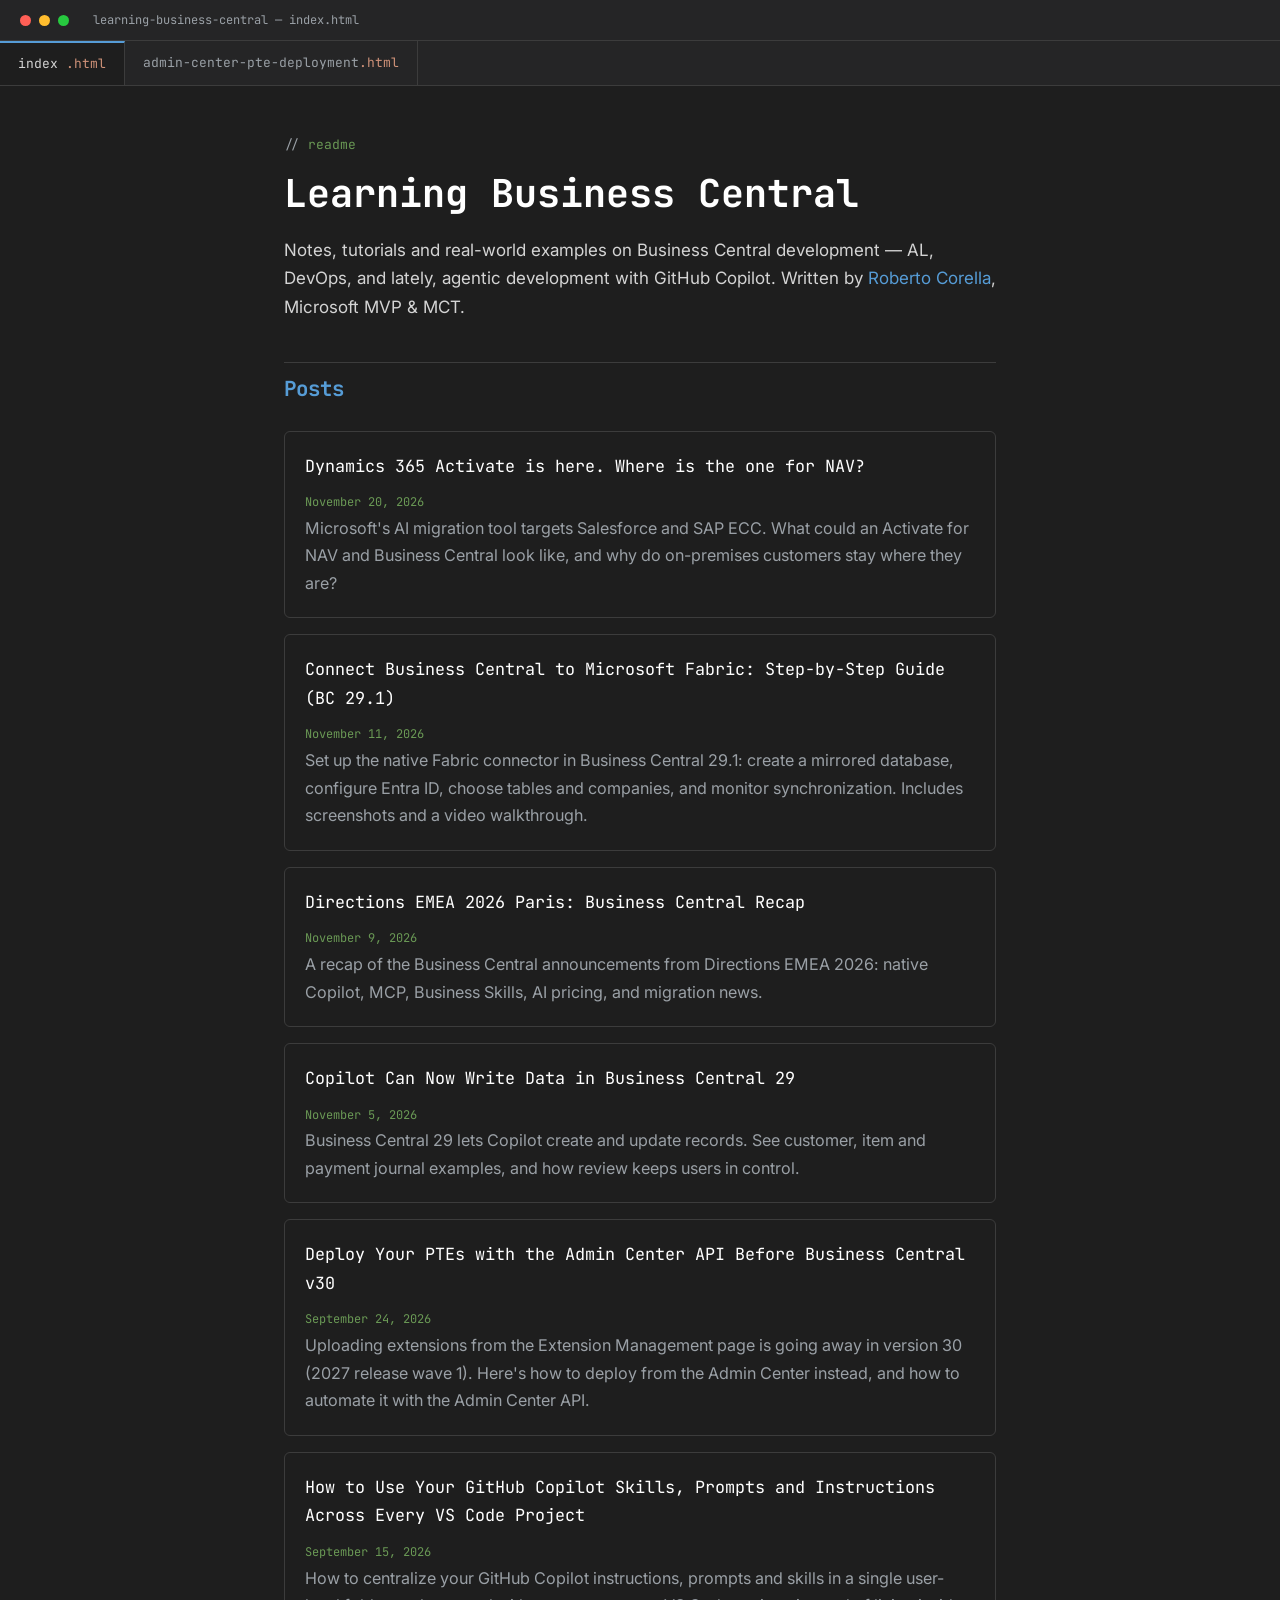
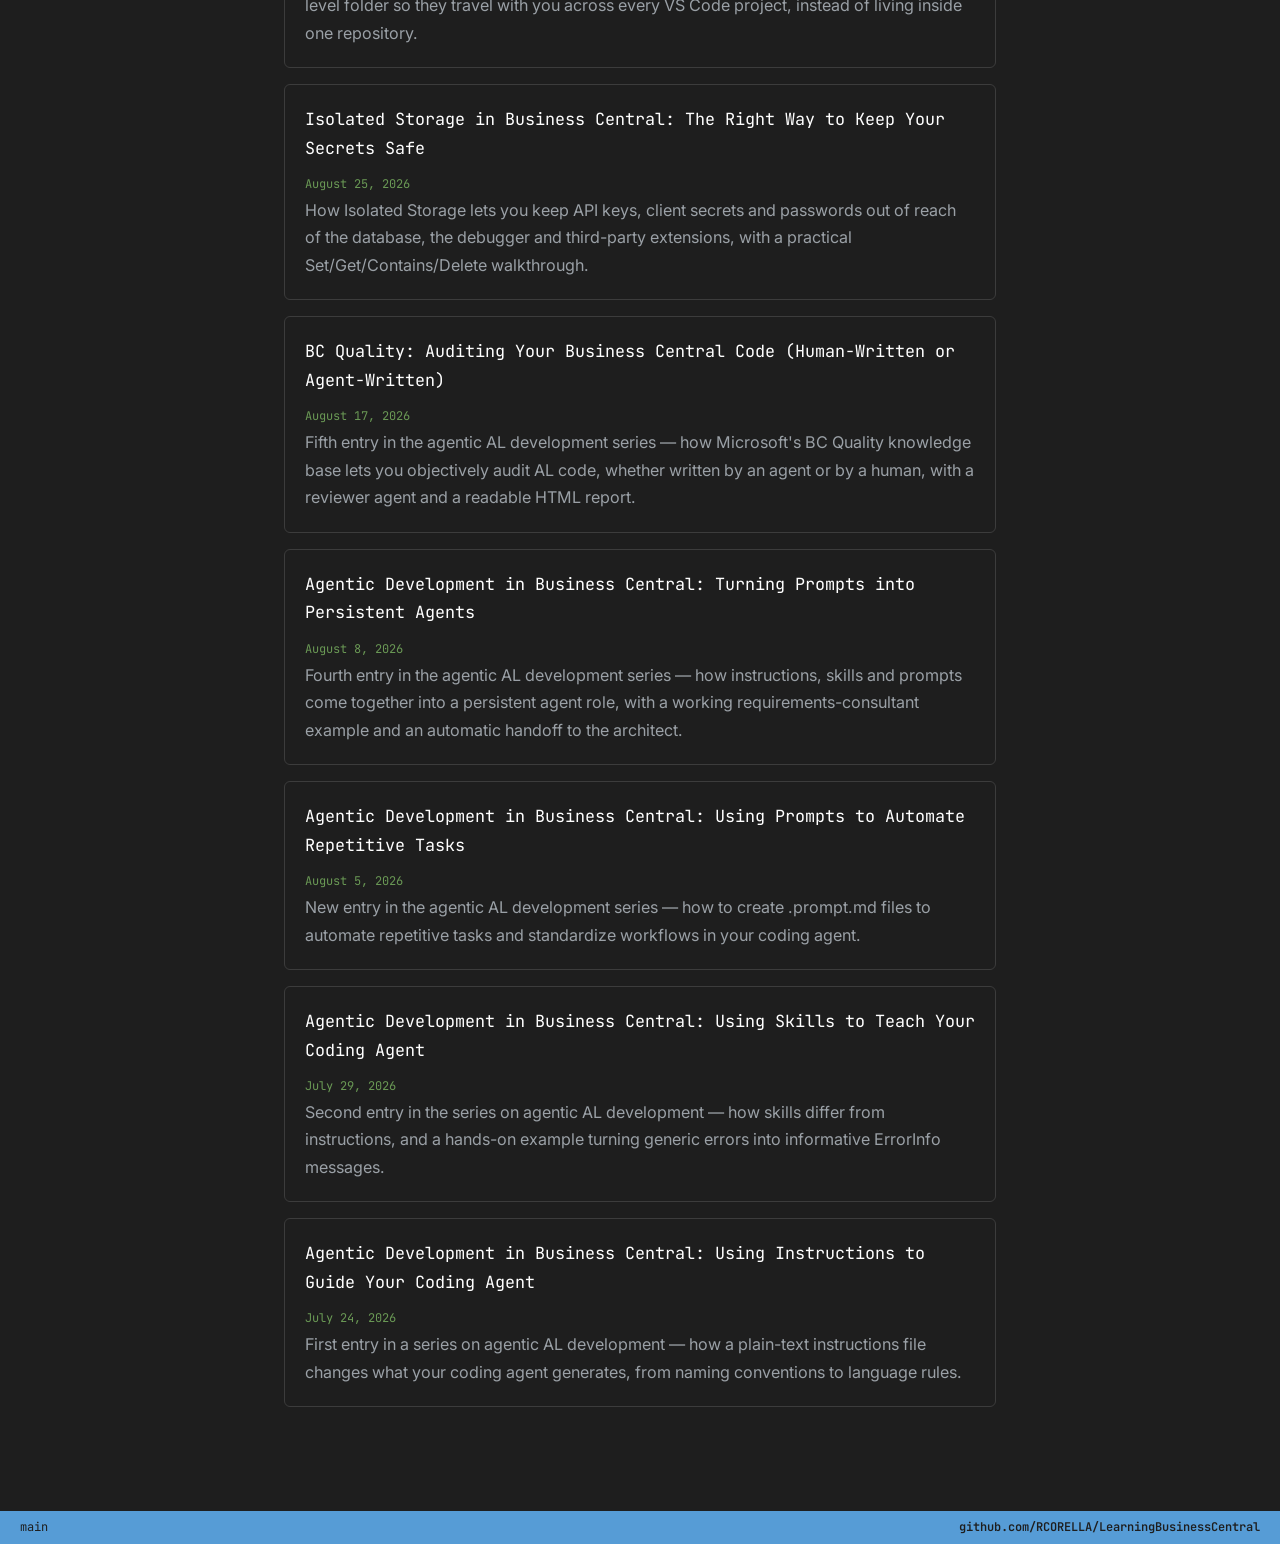
==== commit 612025bb: "Activate" ====
--- a/index.html
+++ b/index.html
@@ -25,6 +25,13 @@
 <p>Notes, tutorials and real-world examples on Business Central development — AL, DevOps, and lately, agentic development with GitHub Copilot. Written by <a href="https://www.linkedin.com/in/robertocorella/">Roberto Corella</a>, Microsoft MVP &amp; MCT.</p>
 <h2>Posts</h2>
 <ul class="post-list">
+<li>
+<a class="post-card" href="posts/dynamics-365-activate-nav-business-central-en.html">
+<p class="post-title">Dynamics 365 Activate is here. Where is the one for NAV?</p>
+<time class="post-date" datetime="2026-11-20">November 20, 2026</time>
+<p class="post-excerpt">Microsoft's AI migration tool targets Salesforce and SAP ECC. What could an Activate for NAV and Business Central look like, and why do on-premises customers stay where they are?</p>
+</a>
+</li>
 <li>
 <a class="post-card" href="posts/connect-business-central-microsoft-fabric-en.html">
 <p class="post-title">Connect Business Central to Microsoft Fabric: Step-by-Step Guide (BC 29.1)</p>
